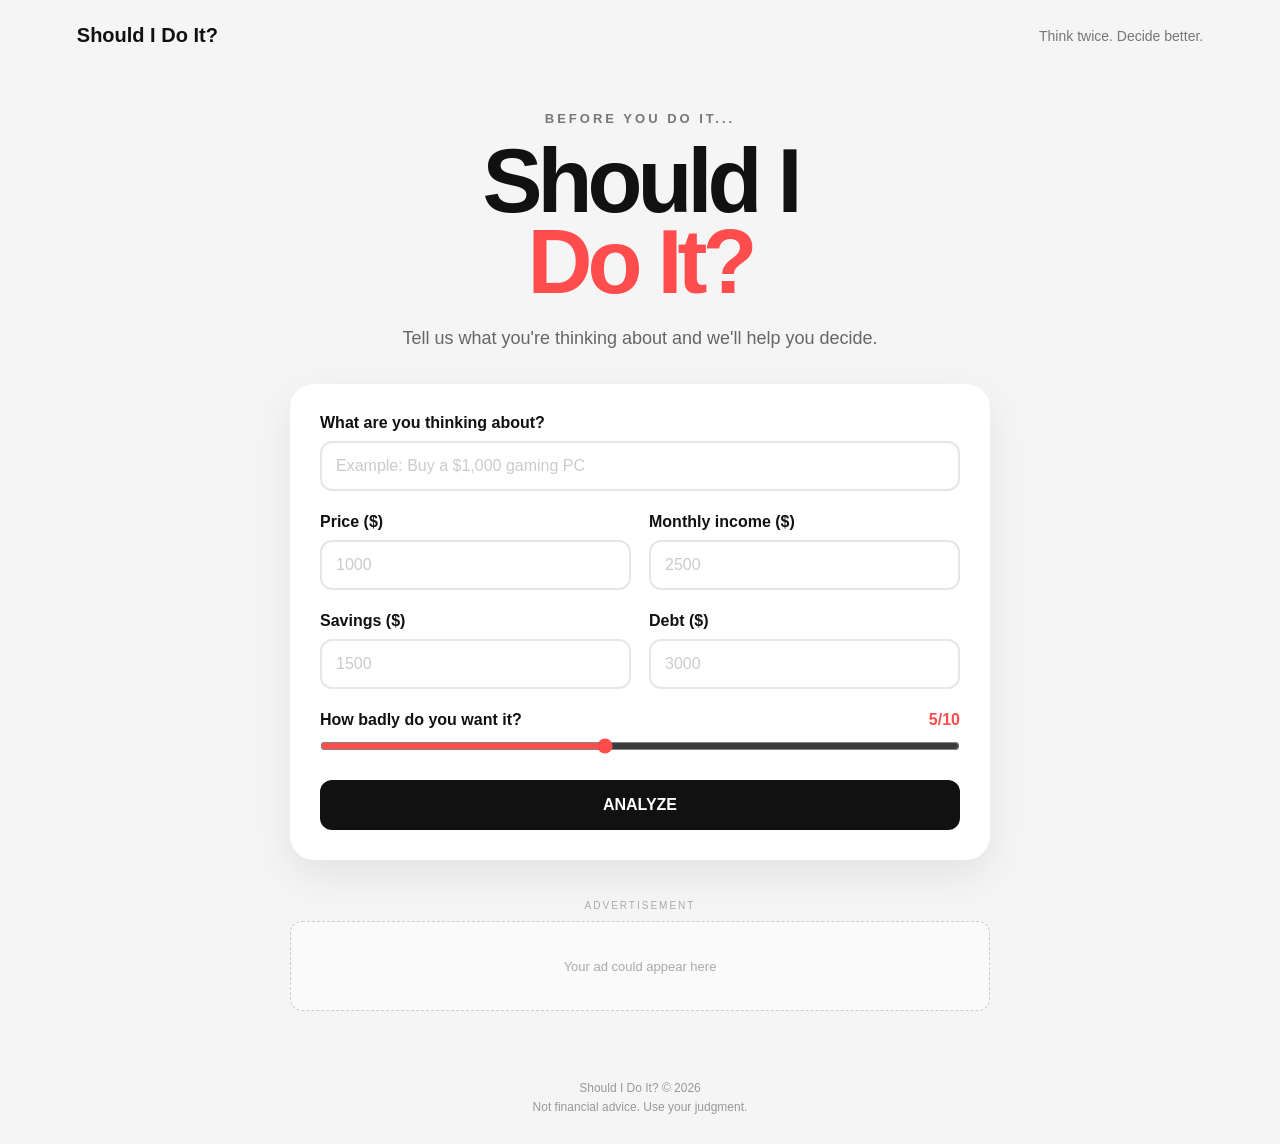
==== index.html @ 97e8b3f3 "Initial website" ====
<!DOCTYPE html>
<html lang="en">

<head>
    <meta charset="UTF-8">
    <meta name="viewport" content="width=device-width, initial-scale=1.0">

    <title>Should I Do It?</title>

    <link rel="stylesheet" href="style.css">
</head>

<body>

    <header class="navbar">
        <div class="logo">Should I Do It?</div>
        <div class="tagline">Think twice. Decide better.</div>
    </header>

    <main class="container">

        <section class="hero">
            <p class="eyebrow">BEFORE YOU DO IT...</p>

            <h1>
                Should I<br>
                <span>Do It?</span>
            </h1>

            <p class="hero-text">
                Tell us what you're thinking about and we'll help you decide.
            </p>
        </section>

        <section class="card">

            <div class="form-group">
                <label for="decision">What are you thinking about?</label>
                <input type="text" id="decision" placeholder="Example: Buy a $1,000 gaming PC">
            </div>

            <div class="form-row">

                <div class="form-group">
                    <label for="price">Price ($)</label>
                    <input type="number" id="price" placeholder="1000" min="0">
                </div>

                <div class="form-group">
                    <label for="income">Monthly income ($)</label>
                    <input type="number" id="income" placeholder="2500" min="0">
                </div>

            </div>

            <div class="form-row">

                <div class="form-group">
                    <label for="savings">Savings ($)</label>
                    <input type="number" id="savings" placeholder="1500" min="0">
                </div>

                <div class="form-group">
                    <label for="debt">Debt ($)</label>
                    <input type="number" id="debt" placeholder="3000" min="0">
                </div>

            </div>

            <div class="form-group">
                <label for="wantLevel">
                    How badly do you want it?
                    <span id="wantValue">5/10</span>
                </label>

                <input type="range" id="wantLevel" min="1" max="10" step="1" value="5">
            </div>

            <button type="button" id="analyzeButton">
                ANALYZE
            </button>

        </section>

       <section id="result" class="result hidden">

    <div id="resultIcon" class="result-icon">?</div>

    <p id="resultLabel" class="result-label">
        VERDICT
    </p>

    <h2 id="resultTitle">
        Let's see...
    </h2>

    <p id="resultText">
        Enter your information above.
    </p>

    <div class="score-section">
        <div class="score-header">
            <span>Decision score</span>
            <strong id="scoreNumber">0/100</strong>
        </div>

        <div class="score-bar">
            <div id="scoreFill"></div>
        </div>

        <p id="riskText">Risk level: Unknown</p>
    </div>

    <div class="recommendation">

        <strong>Why?</strong>

        <p id="recommendationText">
            Complete the form to get your recommendation.
        </p>

    </div>

    <div class="better-move">

        <strong>Better move</strong>

        <p id="betterMoveText">
            —
        </p>

    </div>

    <button type="button" id="resetButton" class="secondary-button">
        START OVER
    </button>

</section>

        <section class="ad-space">

            <span>ADVERTISEMENT</span>

            <div class="ad-placeholder">
                Your ad could appear here
            </div>

        </section>

    </main>

    <footer>
        <p>Should I Do It? © 2026</p>
        <p>Not financial advice. Use your judgment.</p>
    </footer>

    <script src="./script.js" defer></script>

</body>

</html>
---- style.css ----
* {
    box-sizing: border-box;
    margin: 0;
    padding: 0;
}

body {
    font-family: Arial, Helvetica, sans-serif;
    background: #f5f5f5;
    color: #111;
    min-height: 100vh;
}

.navbar {
    width: 100%;
    padding: 24px 6%;
    display: flex;
    justify-content: space-between;
    align-items: center;
    gap: 20px;
}

.logo {
    font-size: 20px;
    font-weight: 800;
}

.tagline {
    font-size: 14px;
    color: #777;
    white-space: nowrap;
}

.container {
    width: min(700px, 92%);
    margin: 40px auto;
}

.hero {
    text-align: center;
    margin-bottom: 35px;
}

.eyebrow {
    font-size: 13px;
    letter-spacing: 3px;
    font-weight: 700;
    color: #777;
    margin-bottom: 15px;
}

.hero h1 {
    font-size: clamp(52px, 10vw, 90px);
    line-height: 0.9;
    letter-spacing: -5px;
    margin-bottom: 25px;
}

.hero h1 span {
    color: #ff4d4d;
}

.hero-text {
    color: #666;
    font-size: 18px;
}

.card,
.result {
    background: white;
    border-radius: 24px;
    padding: 30px;
    box-shadow: 0 15px 40px rgba(0, 0, 0, 0.08);
}

.form-group {
    margin-bottom: 22px;
}

.form-group label {
    display: block;
    font-weight: 700;
    margin-bottom: 9px;
}

.form-group label span {
    float: right;
    color: #ff4d4d;
}

input[type="text"],
input[type="number"] {
    width: 100%;
    border: 2px solid #e6e6e6;
    border-radius: 12px;
    padding: 14px;
    font-size: 16px;
    outline: none;
    transition: 0.2s;
}

input[type="text"]:focus,
input[type="number"]:focus {
    border-color: #111;
}

.form-row {
    display: grid;
    grid-template-columns: 1fr 1fr;
    gap: 18px;
}

input[type="range"] {
    width: 100%;
    accent-color: #ff4d4d;
    cursor: pointer;
}

button {
    width: 100%;
    border: none;
    border-radius: 12px;
    padding: 16px;
    font-size: 16px;
    font-weight: 800;
    cursor: pointer;
    transition: 0.2s;
}

#analyzeButton {
    background: #111;
    color: white;
}

#analyzeButton:hover {
    transform: translateY(-2px);
    background: #222;
}

.result {
    text-align: center;
    margin-top: 25px;
}

.hidden {
    display: none;
}

.result-icon {
    width: 65px;
    height: 65px;
    margin: 0 auto 15px;
    border-radius: 50%;
    display: flex;
    align-items: center;
    justify-content: center;
    font-size: 28px;
    font-weight: 900;
    background: #eee;
}

.result-label {
    text-transform: uppercase;
    font-size: 12px;
    letter-spacing: 2px;
    font-weight: 800;
    color: #777;
}

.result h2 {
    font-size: 42px;
    margin: 10px 0;
}

.result > p {
    color: #666;
    line-height: 1.6;
}

.recommendation {
    margin-top: 25px;
    background: #f7f7f7;
    border-radius: 15px;
    padding: 20px;
    text-align: left;
}

.recommendation strong {
    display: block;
    margin-bottom: 8px;
}

.recommendation p {
    color: #555;
    line-height: 1.5;
}

.secondary-button {
    margin-top: 20px;
    background: #eee;
    color: #111;
}

.ad-space {
    margin: 35px 0;
    text-align: center;
}

.ad-space > span {
    font-size: 10px;
    letter-spacing: 2px;
    color: #aaa;
}

.ad-placeholder {
    margin-top: 8px;
    height: 90px;
    border: 1px dashed #ccc;
    border-radius: 12px;
    display: flex;
    align-items: center;
    justify-content: center;
    color: #aaa;
    font-size: 13px;
    background: #fafafa;
}

footer {
    text-align: center;
    padding: 30px;
    color: #999;
    font-size: 12px;
}

footer p:first-child {
    margin-bottom: 5px;
}

input::placeholder {
    color: #999;
    opacity: 0.5;
}

.score-section {
    margin-top: 25px;
    text-align: left;
}

.score-header {
    display: flex;
    justify-content: space-between;
    margin-bottom: 8px;
}

.score-header span {
    font-weight: 700;
}

.score-header strong {
    color: #ff4d4d;
}

.score-bar {
    width: 100%;
    height: 10px;
    background: #e5e5e5;
    border-radius: 20px;
    overflow: hidden;
}

#scoreFill {
    height: 100%;
    width: 0%;
    background: #ff4d4d;
    border-radius: 20px;
    transition: width 0.7s ease;
}

#riskText {
    margin-top: 8px;
    font-size: 13px;
    color: #777;
}

.better-move {
    margin-top: 15px;
    background: #f1f1f1;
    border-radius: 15px;
    padding: 20px;
    text-align: left;
}

.better-move strong {
    display: block;
    margin-bottom: 8px;
}

@media (max-width: 600px) {

    .navbar {
        padding: 20px;
    }

    .tagline {
        display: none;
    }

    .container {
        margin: 25px auto;
    }

    .card,
    .result {
        padding: 22px;
    }

    .form-row {
        grid-template-columns: 1fr;
        gap: 0;
    }

    .hero h1 {
        letter-spacing: -3px;
    }

}
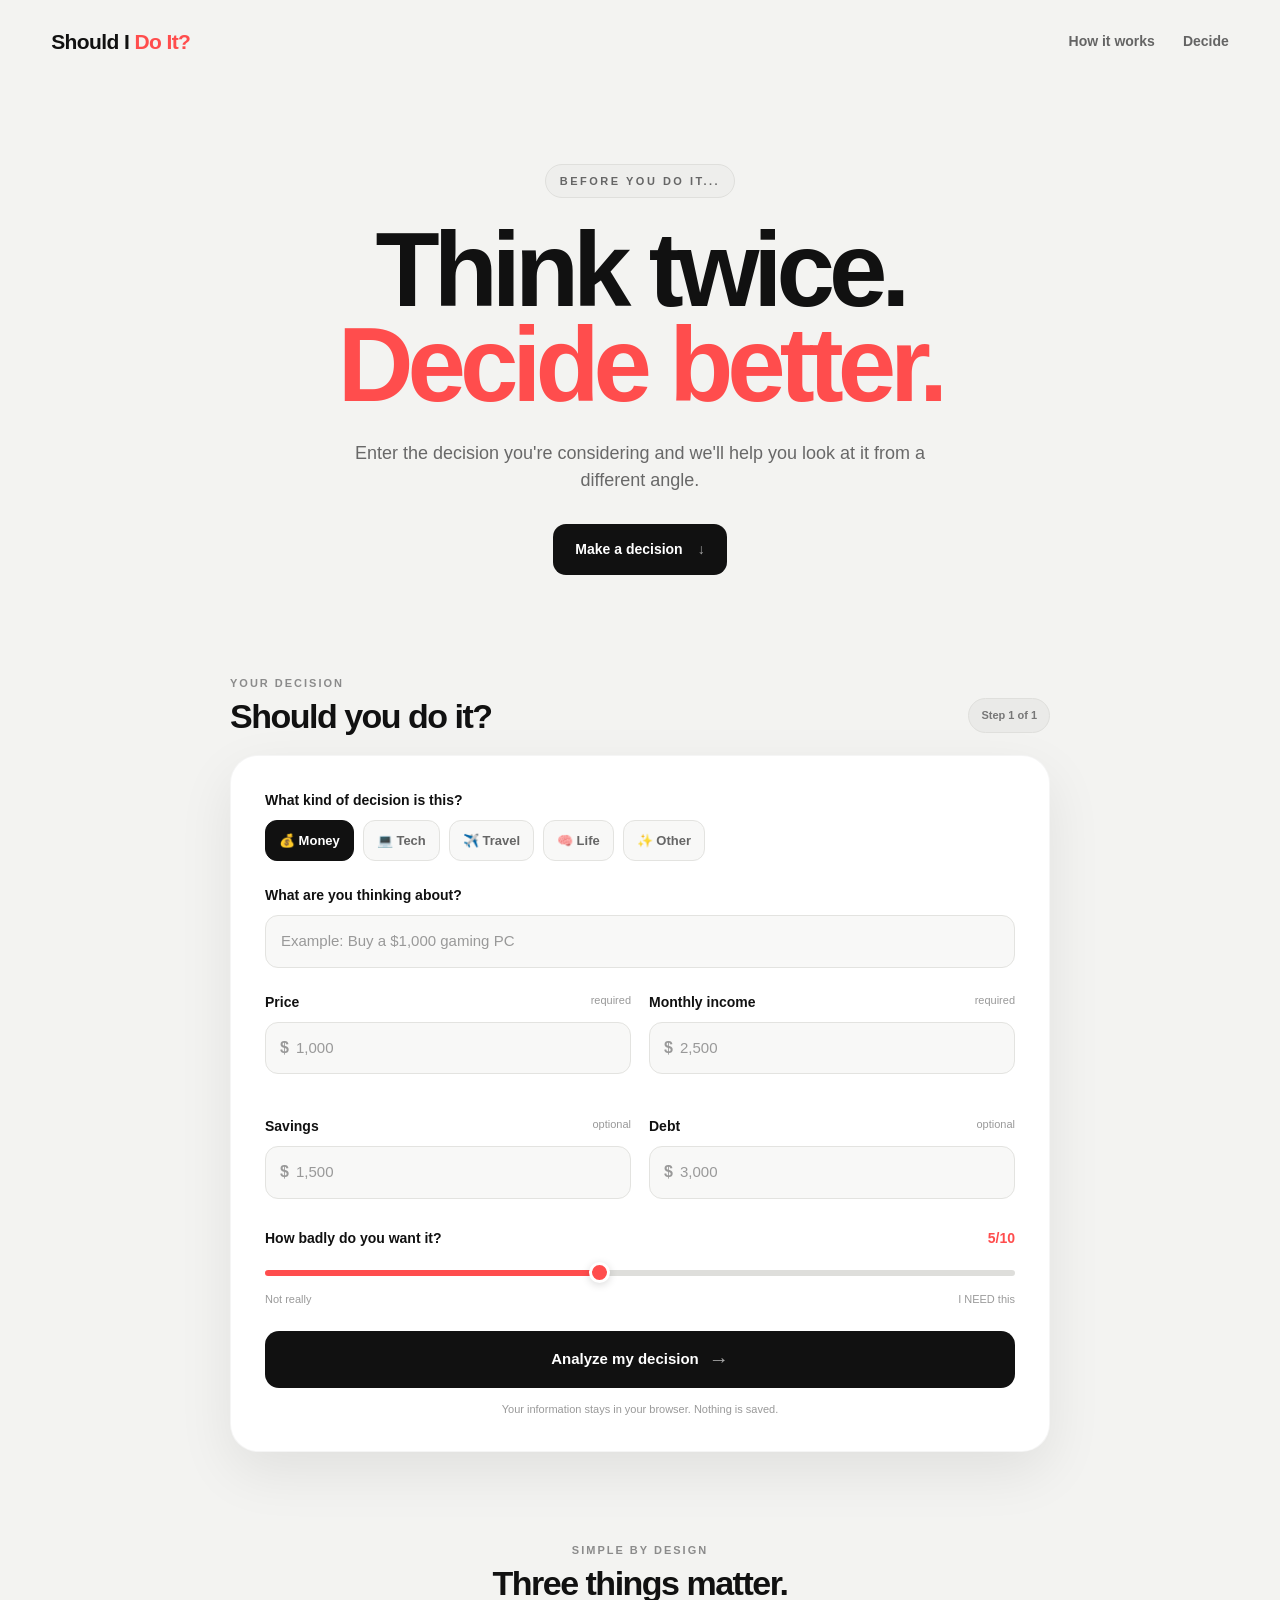
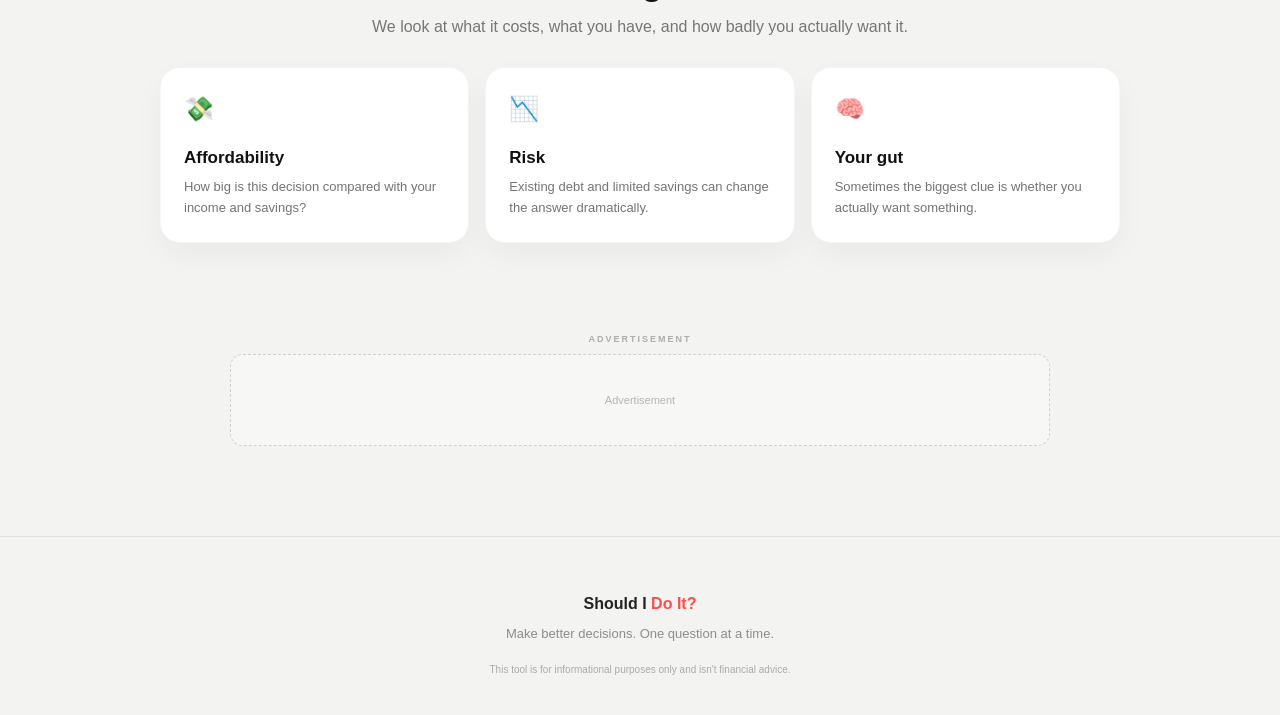
==== commit c13928f0: "Add AI recommendation" ====
--- a/index.html
+++ b/index.html
@@ -5,6 +5,8 @@
     <meta charset="UTF-8">
     <meta name="viewport" content="width=device-width, initial-scale=1.0">
 
+    <meta name="description" content="Should I Do It? helps you make smarter decisions before spending money.">
+
     <title>Should I Do It?</title>
 
     <link rel="stylesheet" href="style.css">
@@ -13,147 +15,479 @@
 <body>
 
     <header class="navbar">
-        <div class="logo">Should I Do It?</div>
-        <div class="tagline">Think twice. Decide better.</div>
+        <a href="#" class="logo">
+            Should I <span>Do It?</span>
+        </a>
+
+        <nav>
+            <a href="#how-it-works">How it works</a>
+            <a href="#calculator">Decide</a>
+        </nav>
     </header>
 
-    <main class="container">
+
+    <main>
+
+        <!-- HERO -->
 
         <section class="hero">
-            <p class="eyebrow">BEFORE YOU DO IT...</p>
+
+            <div class="hero-badge">
+                BEFORE YOU DO IT...
+            </div>
 
             <h1>
-                Should I<br>
-                <span>Do It?</span>
+                Think twice.<br>
+                <span>Decide better.</span>
             </h1>
 
-            <p class="hero-text">
-                Tell us what you're thinking about and we'll help you decide.
+            <p>
+                Enter the decision you're considering and we'll
+                help you look at it from a different angle.
             </p>
+
+            <a href="#calculator" class="hero-button">
+                Make a decision
+                <span>↓</span>
+            </a>
+
         </section>
 
-        <section class="card">
-
-            <div class="form-group">
-                <label for="decision">What are you thinking about?</label>
-                <input type="text" id="decision" placeholder="Example: Buy a $1,000 gaming PC">
-            </div>
-
-            <div class="form-row">
+
+        <!-- CALCULATOR -->
+
+        <section id="calculator" class="calculator-section">
+
+            <div class="section-heading">
+
+                <div>
+                    <p class="section-eyebrow">YOUR DECISION</p>
+
+                    <h2>
+                        Should you do it?
+                    </h2>
+                </div>
+
+                <div class="step-pill">
+                    Step 1 of 1
+                </div>
+
+            </div>
+
+
+            <div class="calculator-card">
+
+                <!-- CATEGORY -->
 
                 <div class="form-group">
-                    <label for="price">Price ($)</label>
-                    <input type="number" id="price" placeholder="1000" min="0">
-                </div>
+
+                    <label>
+                        What kind of decision is this?
+                    </label>
+
+                    <div class="categories">
+
+                        <button type="button" class="category active" data-category="purchase">
+                            💰 Money
+                        </button>
+
+                        <button type="button" class="category" data-category="tech">
+                            💻 Tech
+                        </button>
+
+                        <button type="button" class="category" data-category="travel">
+                            ✈️ Travel
+                        </button>
+
+                        <button type="button" class="category" data-category="lifestyle">
+                            🧠 Life
+                        </button>
+
+                        <button type="button" class="category" data-category="other">
+                            ✨ Other
+                        </button>
+
+                    </div>
+
+                </div>
+
+
+                <!-- DECISION -->
 
                 <div class="form-group">
-                    <label for="income">Monthly income ($)</label>
-                    <input type="number" id="income" placeholder="2500" min="0">
-                </div>
-
-            </div>
-
-            <div class="form-row">
-
-                <div class="form-group">
-                    <label for="savings">Savings ($)</label>
-                    <input type="number" id="savings" placeholder="1500" min="0">
-                </div>
-
-                <div class="form-group">
-                    <label for="debt">Debt ($)</label>
-                    <input type="number" id="debt" placeholder="3000" min="0">
-                </div>
-
-            </div>
-
-            <div class="form-group">
-                <label for="wantLevel">
-                    How badly do you want it?
-                    <span id="wantValue">5/10</span>
-                </label>
-
-                <input type="range" id="wantLevel" min="1" max="10" step="1" value="5">
-            </div>
-
-            <button type="button" id="analyzeButton">
-                ANALYZE
-            </button>
+
+                    <label for="decision">
+                        What are you thinking about?
+                    </label>
+
+                    <input type="text" id="decision" placeholder="Example: Buy a $1,000 gaming PC" autocomplete="off">
+
+                </div>
+
+
+                <!-- NUMBERS -->
+
+                <div class="form-grid">
+
+                    <div class="form-group">
+
+                        <label for="price">
+                            Price
+                            <span class="optional">
+                                required
+                            </span>
+                        </label>
+
+                        <div class="input-wrapper">
+                            <span>$</span>
+
+                            <input type="number" id="price" placeholder="1,000" min="0" inputmode="decimal">
+                        </div>
+
+                    </div>
+
+
+                    <div class="form-group">
+
+                        <label for="income">
+                            Monthly income
+                            <span class="optional">
+                                required
+                            </span>
+                        </label>
+
+                        <div class="input-wrapper">
+                            <span>$</span>
+
+                            <input type="number" id="income" placeholder="2,500" min="0" inputmode="decimal">
+                        </div>
+
+                    </div>
+
+
+                    <div class="form-group">
+
+                        <label for="savings">
+                            Savings
+                            <span class="optional">
+                                optional
+                            </span>
+                        </label>
+
+                        <div class="input-wrapper">
+                            <span>$</span>
+
+                            <input type="number" id="savings" placeholder="1,500" min="0" inputmode="decimal">
+                        </div>
+
+                    </div>
+
+
+                    <div class="form-group">
+
+                        <label for="debt">
+                            Debt
+                            <span class="optional">
+                                optional
+                            </span>
+                        </label>
+
+                        <div class="input-wrapper">
+                            <span>$</span>
+
+                            <input type="number" id="debt" placeholder="3,000" min="0" inputmode="decimal">
+                        </div>
+
+                    </div>
+
+                </div>
+
+
+                <!-- WANT -->
+
+                <div class="form-group want-group">
+
+                    <div class="want-header">
+
+                        <label for="wantLevel">
+                            How badly do you want it?
+                        </label>
+
+                        <strong id="wantValue">
+                            5/10
+                        </strong>
+
+                    </div>
+
+                    <input type="range" id="wantLevel" min="1" max="10" step="1" value="5">
+
+                    <div class="range-labels">
+                        <span>Not really</span>
+                        <span>I NEED this </span>
+                    </div>
+
+                </div>
+
+
+                <button type="button" id="analyzeButton" class="analyze-button">
+                    <span>Analyze my decision</span>
+                    <span class="button-arrow">→</span>
+                </button>
+
+
+                <p class="privacy-note">
+                    Your information stays in your browser.
+                    Nothing is saved.
+                </p>
+
+            </div>
 
         </section>
 
-       <section id="result" class="result hidden">
-
-    <div id="resultIcon" class="result-icon">?</div>
-
-    <p id="resultLabel" class="result-label">
-        VERDICT
-    </p>
-
-    <h2 id="resultTitle">
-        Let's see...
-    </h2>
-
-    <p id="resultText">
-        Enter your information above.
-    </p>
-
-    <div class="score-section">
-        <div class="score-header">
-            <span>Decision score</span>
-            <strong id="scoreNumber">0/100</strong>
+
+        <!-- RESULT -->
+
+        <section id="result" class="result-section hidden">
+
+            <div class="result-card">
+
+                <div class="result-top">
+
+                    <div id="resultIcon" class="result-icon">
+                        ?
+                    </div>
+
+                    <div>
+
+                        <p class="result-eyebrow">
+                            YOUR VERDICT
+                        </p>
+
+                        <h2 id="resultTitle">
+                            Let's see...
+                        </h2>
+
+                    </div>
+
+                </div>
+
+
+                <p id="resultText" class="result-description">
+                    Enter your information above.
+                </p>
+
+
+                <!-- SCORE -->
+
+                <div class="score-card">
+
+                    <div class="score-header">
+
+                        <div>
+                            <span>Decision score</span>
+                            <small id="riskText">
+                                Risk level: Unknown
+                            </small>
+                        </div>
+
+                        <strong id="scoreNumber">
+                            0/100
+                        </strong>
+
+                    </div>
+
+                    <div class="score-bar">
+                        <div id="scoreFill"></div>
+                    </div>
+
+                </div>
+
+
+                <!-- NUMBERS -->
+
+                <div id="statsGrid" class="stats-grid">
+
+                    <div class="stat">
+                        <span>Purchase</span>
+                        <strong id="statPrice">$0</strong>
+                    </div>
+
+                    <div class="stat">
+                        <span>Income</span>
+                        <strong id="statIncome">$0</strong>
+                    </div>
+
+                    <div class="stat">
+                        <span>Of savings</span>
+                        <strong id="statSavings">—</strong>
+                    </div>
+
+                    <div class="stat">
+                        <span>Debt</span>
+                        <strong id="statDebt">$0</strong>
+                    </div>
+
+                </div>
+
+
+                <!-- WHY -->
+
+                <div class="insight-box">
+
+                    <div class="insight-title">
+                        <span>Why?</span>
+                    </div>
+
+                    <p id="recommendationText">
+                        Complete the form to get your recommendation.
+                    </p>
+
+                </div>
+
+
+                <!-- BETTER MOVE -->
+
+                <div class="better-move-box">
+
+                    <div class="better-move-heading">
+
+                        <div class="better-move-icon">
+                            ✦
+                        </div>
+
+                        <div>
+                            <p class="better-move-label">
+                                THE BETTER MOVE
+                            </p>
+
+                            <h3>
+                                What we'd do
+                            </h3>
+                        </div>
+
+                    </div>
+
+                    <p id="betterMoveText">
+                        Think about it before making the decision.
+                    </p>
+
+                </div>
+
+
+                <button type="button" id="resetButton" class="reset-button">
+                    ← Start over
+                </button>
+
+            </div>
+
+        </section>
+
+
+        <!-- HOW IT WORKS -->
+
+        <section id="how-it-works" class="how-section">
+
+            <div class="section-heading centered">
+
+                <p class="section-eyebrow">
+                    SIMPLE BY DESIGN
+                </p>
+
+                <h2>
+                    Three things matter.
+                </h2>
+
+                <p>
+                    We look at what it costs, what you have,
+                    and how badly you actually want it.
+                </p>
+
+            </div>
+
+
+            <div class="feature-grid">
+
+                <div class="feature-card">
+                    <div class="feature-icon">💸</div>
+
+                    <h3>
+                        Affordability
+                    </h3>
+
+                    <p>
+                        How big is this decision compared with
+                        your income and savings?
+                    </p>
+                </div>
+
+
+                <div class="feature-card">
+                    <div class="feature-icon">📉</div>
+
+                    <h3>
+                        Risk
+                    </h3>
+
+                    <p>
+                        Existing debt and limited savings can
+                        change the answer dramatically.
+                    </p>
+                </div>
+
+
+                <div class="feature-card">
+                    <div class="feature-icon">🧠</div>
+
+                    <h3>
+                        Your gut
+                    </h3>
+
+                    <p>
+                        Sometimes the biggest clue is whether
+                        you actually want something.
+                    </p>
+                </div>
+
+            </div>
+
+        </section>
+
+
+        <!-- AD -->
+
+        <section class="ad-section">
+
+            <span>
+                ADVERTISEMENT
+            </span>
+
+            <div class="ad-placeholder">
+                <span>Advertisement</span>
+            </div>
+
+        </section>
+
+    </main>
+
+
+    <footer>
+
+        <div class="footer-logo">
+            Should I <span>Do It?</span>
         </div>
 
-        <div class="score-bar">
-            <div id="scoreFill"></div>
-        </div>
-
-        <p id="riskText">Risk level: Unknown</p>
-    </div>
-
-    <div class="recommendation">
-
-        <strong>Why?</strong>
-
-        <p id="recommendationText">
-            Complete the form to get your recommendation.
+        <p>
+            Make better decisions. One question at a time.
         </p>
 
-    </div>
-
-    <div class="better-move">
-
-        <strong>Better move</strong>
-
-        <p id="betterMoveText">
-            —
-        </p>
-
-    </div>
-
-    <button type="button" id="resetButton" class="secondary-button">
-        START OVER
-    </button>
-
-</section>
-
-        <section class="ad-space">
-
-            <span>ADVERTISEMENT</span>
-
-            <div class="ad-placeholder">
-                Your ad could appear here
-            </div>
-
-        </section>
-
-    </main>
-
-    <footer>
-        <p>Should I Do It? © 2026</p>
-        <p>Not financial advice. Use your judgment.</p>
+        <small>
+            This tool is for informational purposes only and
+            isn't financial advice.
+        </small>
+
     </footer>
 
+
     <script src="./script.js" defer></script>
 
 </body>
--- a/style.css
+++ b/style.css
@@ -1,326 +1,997 @@
+:root {
+    --background: #f3f3f1;
+    --surface: #ffffff;
+    --surface-soft: #f8f8f7;
+    --text: #111111;
+    --muted: #707070;
+    --border: #e3e3e0;
+    --accent: #ff4d4d;
+    --accent-dark: #e33c3c;
+    --green: #2f9e44;
+    --yellow: #d99900;
+    --danger: #dc3d3d;
+    --shadow: 0 20px 55px rgba(0, 0, 0, 0.08);
+}
+
 * {
     box-sizing: border-box;
     margin: 0;
     padding: 0;
 }
 
+html {
+    scroll-behavior: smooth;
+}
+
 body {
-    font-family: Arial, Helvetica, sans-serif;
-    background: #f5f5f5;
-    color: #111;
+    font-family:
+        Inter,
+        -apple-system,
+        BlinkMacSystemFont,
+        "Segoe UI",
+        Arial,
+        sans-serif;
+
+    background: var(--background);
+    color: var(--text);
     min-height: 100vh;
-}
+    line-height: 1.5;
+}
+
+button,
+input {
+    font: inherit;
+}
+
+button {
+    cursor: pointer;
+}
+
+a {
+    color: inherit;
+    text-decoration: none;
+}
+
+
+/* -------------------------
+   NAVBAR
+------------------------- */
 
 .navbar {
-    width: 100%;
-    padding: 24px 6%;
+    width: min(1180px, 92%);
+    margin: auto;
+    padding: 26px 0;
+
     display: flex;
     justify-content: space-between;
     align-items: center;
-    gap: 20px;
 }
 
 .logo {
-    font-size: 20px;
+    font-size: 21px;
+    font-weight: 850;
+    letter-spacing: -0.6px;
+}
+
+.logo span {
+    color: var(--accent);
+}
+
+.navbar nav {
+    display: flex;
+    gap: 28px;
+}
+
+.navbar nav a {
+    color: #646464;
+    font-size: 14px;
+    font-weight: 600;
+
+    transition: color 0.2s ease;
+}
+
+.navbar nav a:hover {
+    color: var(--text);
+}
+
+
+/* -------------------------
+   HERO
+------------------------- */
+
+.hero {
+    width: min(900px, 92%);
+    margin: 80px auto 100px;
+    text-align: center;
+}
+
+.hero-badge {
+    display: inline-flex;
+    align-items: center;
+
+    padding: 8px 14px;
+
+    background: #eeeeec;
+    border: 1px solid #dfdfdc;
+
+    border-radius: 999px;
+
+    color: #666;
+    font-size: 11px;
     font-weight: 800;
-}
-
-.tagline {
+    letter-spacing: 2.5px;
+
+    margin-bottom: 25px;
+}
+
+.hero h1 {
+    font-size: clamp(56px, 9vw, 105px);
+    line-height: 0.9;
+    letter-spacing: -6px;
+    font-weight: 900;
+}
+
+.hero h1 span {
+    color: var(--accent);
+}
+
+.hero p {
+    max-width: 620px;
+    margin: 28px auto 30px;
+
+    color: #686868;
+    font-size: 18px;
+}
+
+.hero-button {
+    display: inline-flex;
+    align-items: center;
+    gap: 15px;
+
+    background: var(--text);
+    color: white;
+
+    padding: 15px 22px;
+
+    border-radius: 13px;
+
     font-size: 14px;
+    font-weight: 800;
+
+    transition:
+        transform 0.2s ease,
+        background 0.2s ease;
+}
+
+.hero-button:hover {
+    transform: translateY(-2px);
+    background: #242424;
+}
+
+.hero-button span {
+    color: #aaa;
+}
+
+
+/* -------------------------
+   GENERAL
+------------------------- */
+
+.calculator-section,
+.result-section {
+    width: min(820px, 92%);
+    margin: 0 auto 90px;
+}
+
+.section-heading {
+    display: flex;
+    justify-content: space-between;
+    align-items: flex-end;
+
+    margin-bottom: 22px;
+}
+
+.section-heading.centered {
+    display: block;
+    text-align: center;
+}
+
+.section-eyebrow {
+    margin-bottom: 7px;
+
+    color: #8b8b8b;
+    font-size: 11px;
+    font-weight: 850;
+    letter-spacing: 2px;
+}
+
+.section-heading h2 {
+    font-size: 34px;
+    line-height: 1;
+    letter-spacing: -1.5px;
+}
+
+.section-heading.centered p:last-child {
+    max-width: 560px;
+    margin: 15px auto 0;
+    color: #767676;
+}
+
+.step-pill {
+    padding: 8px 12px;
+
+    background: #eaeae8;
+    border: 1px solid #dfdfdc;
+
+    border-radius: 999px;
+
     color: #777;
-    white-space: nowrap;
-}
-
-.container {
-    width: min(700px, 92%);
-    margin: 40px auto;
-}
-
-.hero {
-    text-align: center;
-    margin-bottom: 35px;
-}
-
-.eyebrow {
+    font-size: 11px;
+    font-weight: 700;
+}
+
+
+/* -------------------------
+   CALCULATOR CARD
+------------------------- */
+
+.calculator-card {
+    background: var(--surface);
+    border: 1px solid rgba(0, 0, 0, 0.04);
+
+    border-radius: 28px;
+    padding: 34px;
+
+    box-shadow: var(--shadow);
+}
+
+.form-group {
+    margin-bottom: 24px;
+}
+
+.form-group label {
+    display: flex;
+    justify-content: space-between;
+
+    margin-bottom: 9px;
+
+    font-size: 14px;
+    font-weight: 800;
+}
+
+.optional {
+    color: #999;
+    font-weight: 500;
+    font-size: 11px;
+}
+
+.categories {
+    display: flex;
+    gap: 9px;
+    flex-wrap: wrap;
+}
+
+.category {
+    border: 1px solid var(--border);
+    background: var(--surface-soft);
+
+    color: #666;
+
+    border-radius: 12px;
+
+    padding: 10px 13px;
+
     font-size: 13px;
-    letter-spacing: 3px;
     font-weight: 700;
-    color: #777;
-    margin-bottom: 15px;
-}
-
-.hero h1 {
-    font-size: clamp(52px, 10vw, 90px);
-    line-height: 0.9;
-    letter-spacing: -5px;
-    margin-bottom: 25px;
-}
-
-.hero h1 span {
-    color: #ff4d4d;
-}
-
-.hero-text {
-    color: #666;
-    font-size: 18px;
-}
-
-.card,
-.result {
-    background: white;
-    border-radius: 24px;
-    padding: 30px;
-    box-shadow: 0 15px 40px rgba(0, 0, 0, 0.08);
-}
-
-.form-group {
-    margin-bottom: 22px;
-}
-
-.form-group label {
-    display: block;
-    font-weight: 700;
-    margin-bottom: 9px;
-}
-
-.form-group label span {
-    float: right;
-    color: #ff4d4d;
+
+    transition:
+        border-color 0.2s ease,
+        background 0.2s ease,
+        color 0.2s ease,
+        transform 0.2s ease;
+}
+
+.category:hover {
+    transform: translateY(-1px);
+    border-color: #ccccca;
+}
+
+.category.active {
+    background: #111;
+    border-color: #111;
+    color: white;
 }
 
 input[type="text"],
 input[type="number"] {
     width: 100%;
-    border: 2px solid #e6e6e6;
-    border-radius: 12px;
-    padding: 14px;
-    font-size: 16px;
+
+    border: 1.5px solid var(--border);
+    background: #f8f8f7;
+
+    color: #111;
+
+    border-radius: 13px;
+
+    padding: 14px 15px;
+
+    font-size: 15px;
+
     outline: none;
-    transition: 0.2s;
+
+    transition:
+        border-color 0.2s ease,
+        background 0.2s ease,
+        box-shadow 0.2s ease;
 }
 
 input[type="text"]:focus,
 input[type="number"]:focus {
-    border-color: #111;
-}
-
-.form-row {
+    background: white;
+    border-color: #bcbcb9;
+
+    box-shadow: 0 0 0 4px rgba(0, 0, 0, 0.04);
+}
+
+input::placeholder {
+    color: #999;
+    opacity: 1;
+}
+
+.form-grid {
     display: grid;
     grid-template-columns: 1fr 1fr;
     gap: 18px;
 }
 
+.input-wrapper {
+    position: relative;
+}
+
+.input-wrapper>span {
+    position: absolute;
+    left: 15px;
+    top: 50%;
+
+    transform: translateY(-50%);
+
+    color: #999;
+    font-weight: 700;
+}
+
+.input-wrapper input {
+    padding-left: 30px;
+}
+
+.want-group {
+    margin-top: 5px;
+}
+
+.want-header {
+    display: flex;
+    justify-content: space-between;
+    align-items: center;
+
+    margin-bottom: 10px;
+}
+
+.want-header label {
+    margin-bottom: 0;
+}
+
+.want-header strong {
+    color: var(--accent);
+    font-size: 14px;
+}
+
 input[type="range"] {
+    appearance: none;
+
     width: 100%;
-    accent-color: #ff4d4d;
-    cursor: pointer;
-}
-
-button {
+    height: 6px;
+
+    background: linear-gradient(to right,
+            var(--accent) 0%,
+            var(--accent) 44%,
+            #dededb 44%,
+            #dededb 100%);
+
+    border-radius: 999px;
+
+    outline: none;
+}
+
+input[type="range"]::-webkit-slider-thumb {
+    appearance: none;
+
+    width: 21px;
+    height: 21px;
+
+    border-radius: 50%;
+
+    background: var(--accent);
+
+    border: 3px solid white;
+
+    box-shadow: 0 2px 8px rgba(0, 0, 0, 0.15);
+
+    cursor: grab;
+}
+
+input[type="range"]::-moz-range-thumb {
+    width: 21px;
+    height: 21px;
+
+    border-radius: 50%;
+
+    background: var(--accent);
+
+    border: 3px solid white;
+
+    box-shadow: 0 2px 8px rgba(0, 0, 0, 0.15);
+
+    cursor: grab;
+}
+
+.range-labels {
+    display: flex;
+    justify-content: space-between;
+
+    margin-top: 8px;
+
+    color: #9a9a9a;
+    font-size: 11px;
+}
+
+.analyze-button {
     width: 100%;
+
+    display: flex;
+    justify-content: center;
+    align-items: center;
+
+    gap: 10px;
+
     border: none;
-    border-radius: 12px;
-    padding: 16px;
-    font-size: 16px;
-    font-weight: 800;
-    cursor: pointer;
-    transition: 0.2s;
-}
-
-#analyzeButton {
+    border-radius: 14px;
+
     background: #111;
     color: white;
-}
-
-#analyzeButton:hover {
+
+    padding: 17px 20px;
+
+    font-weight: 850;
+    font-size: 15px;
+
+    transition:
+        transform 0.2s ease,
+        background 0.2s ease;
+}
+
+.analyze-button:hover {
     transform: translateY(-2px);
-    background: #222;
-}
-
-.result {
+    background: #242424;
+}
+
+.button-arrow {
+    color: #aaa;
+    font-size: 20px;
+    line-height: 0;
+}
+
+.privacy-note {
+    margin-top: 13px;
+
     text-align: center;
-    margin-top: 25px;
-}
+
+    color: #999;
+    font-size: 11px;
+}
+
+
+/* -------------------------
+   RESULT
+------------------------- */
 
 .hidden {
     display: none;
 }
 
+.result-card {
+    background: var(--surface);
+
+    border-radius: 28px;
+
+    padding: 34px;
+
+    box-shadow: var(--shadow);
+
+    animation: resultAppear 0.45s ease;
+}
+
+@keyframes resultAppear {
+    from {
+        opacity: 0;
+        transform: translateY(20px);
+    }
+
+    to {
+        opacity: 1;
+        transform: translateY(0);
+    }
+}
+
+.result-top {
+    display: flex;
+    gap: 17px;
+    align-items: center;
+}
+
 .result-icon {
-    width: 65px;
-    height: 65px;
-    margin: 0 auto 15px;
-    border-radius: 50%;
+    width: 60px;
+    height: 60px;
+
+    flex: 0 0 auto;
+
     display: flex;
     align-items: center;
     justify-content: center;
-    font-size: 28px;
+
+    border-radius: 50%;
+
+    font-size: 26px;
     font-weight: 900;
-    background: #eee;
-}
-
-.result-label {
-    text-transform: uppercase;
-    font-size: 12px;
+}
+
+.result-eyebrow {
+    margin-bottom: 3px;
+
+    color: #8d8d8d;
+    font-size: 10px;
+    font-weight: 850;
     letter-spacing: 2px;
+}
+
+.result-top h2 {
+    font-size: 39px;
+    line-height: 1;
+
+    letter-spacing: -1.7px;
+}
+
+.result-description {
+    margin: 24px 0 25px;
+
+    color: #696969;
+
+    font-size: 16px;
+    line-height: 1.6;
+}
+
+
+/* SCORE */
+
+.score-card {
+    background: #f7f7f5;
+
+    border: 1px solid #ecece8;
+
+    border-radius: 17px;
+
+    padding: 18px;
+}
+
+.score-header {
+    display: flex;
+    justify-content: space-between;
+    align-items: flex-start;
+
+    margin-bottom: 12px;
+}
+
+.score-header div {
+    display: flex;
+    flex-direction: column;
+    gap: 2px;
+}
+
+.score-header span {
+    font-size: 14px;
     font-weight: 800;
-    color: #777;
-}
-
-.result h2 {
-    font-size: 42px;
-    margin: 10px 0;
-}
-
-.result > p {
-    color: #666;
+}
+
+.score-header small {
+    color: #929292;
+    font-size: 11px;
+}
+
+.score-header strong {
+    color: var(--accent);
+    font-size: 16px;
+}
+
+.score-bar {
+    width: 100%;
+    height: 9px;
+
+    background: #dededb;
+
+    border-radius: 999px;
+
+    overflow: hidden;
+}
+
+#scoreFill {
+    width: 0;
+    height: 100%;
+
+    border-radius: 999px;
+
+    transition:
+        width 0.8s ease;
+}
+
+
+/* STATS */
+
+.stats-grid {
+    display: grid;
+    grid-template-columns: repeat(4, 1fr);
+
+    margin-top: 20px;
+
+    border: 1px solid var(--border);
+
+    border-radius: 17px;
+
+    overflow: hidden;
+}
+
+.stat {
+    padding: 17px;
+
+    background: white;
+
+    border-right: 1px solid var(--border);
+}
+
+.stat:last-child {
+    border-right: none;
+}
+
+.stat span {
+    display: block;
+
+    margin-bottom: 5px;
+
+    color: #969696;
+
+    font-size: 11px;
+    font-weight: 700;
+}
+
+.stat strong {
+    font-size: 16px;
+}
+
+
+/* INSIGHT */
+
+.insight-box {
+    margin-top: 20px;
+
+    background: #f8f8f7;
+
+    border-radius: 18px;
+
+    padding: 19px;
+}
+
+.insight-title {
+    margin-bottom: 7px;
+
+    font-size: 13px;
+    font-weight: 850;
+}
+
+.insight-box p {
+    color: #5f5f5f;
+
+    font-size: 14px;
     line-height: 1.6;
 }
 
-.recommendation {
-    margin-top: 25px;
-    background: #f7f7f7;
-    border-radius: 15px;
-    padding: 20px;
-    text-align: left;
-}
-
-.recommendation strong {
-    display: block;
-    margin-bottom: 8px;
-}
-
-.recommendation p {
-    color: #555;
-    line-height: 1.5;
-}
-
-.secondary-button {
-    margin-top: 20px;
-    background: #eee;
-    color: #111;
-}
-
-.ad-space {
-    margin: 35px 0;
-    text-align: center;
-}
-
-.ad-space > span {
-    font-size: 10px;
-    letter-spacing: 2px;
-    color: #aaa;
-}
-
-.ad-placeholder {
-    margin-top: 8px;
-    height: 90px;
-    border: 1px dashed #ccc;
-    border-radius: 12px;
+
+/* BETTER MOVE */
+
+.better-move-box {
+    margin-top: 14px;
+
+    padding: 22px;
+
+    background: #111;
+    color: white;
+
+    border-radius: 19px;
+}
+
+.better-move-heading {
+    display: flex;
+    align-items: center;
+    gap: 12px;
+
+    margin-bottom: 14px;
+}
+
+.better-move-icon {
+    width: 36px;
+    height: 36px;
+
     display: flex;
     align-items: center;
     justify-content: center;
+
+    background: rgba(255, 77, 77, 0.16);
+    color: var(--accent);
+
+    border-radius: 10px;
+}
+
+.better-move-label {
     color: #aaa;
+
+    font-size: 9px;
+    font-weight: 850;
+
+    letter-spacing: 2px;
+}
+
+.better-move-heading h3 {
+    font-size: 18px;
+}
+
+#betterMoveText {
+    color: #e8e8e8;
+
+    font-size: 14px;
+    line-height: 1.7;
+}
+
+.reset-button {
+    margin-top: 17px;
+
+    width: 100%;
+
+    border: 1px solid var(--border);
+
+    border-radius: 13px;
+
+    background: white;
+    color: #444;
+
+    padding: 13px;
+
     font-size: 13px;
-    background: #fafafa;
-}
+    font-weight: 800;
+
+    transition:
+        background 0.2s ease,
+        border-color 0.2s ease;
+}
+
+.reset-button:hover {
+    background: #f6f6f4;
+    border-color: #cfcfca;
+}
+
+
+/* -------------------------
+   HOW IT WORKS
+------------------------- */
+
+.how-section {
+    width: min(960px, 92%);
+    margin: 0 auto 90px;
+}
+
+.feature-grid {
+    display: grid;
+    grid-template-columns: repeat(3, 1fr);
+
+    gap: 16px;
+
+    margin-top: 28px;
+}
+
+.feature-card {
+    background: white;
+
+    border: 1px solid rgba(0, 0, 0, 0.04);
+
+    border-radius: 20px;
+
+    padding: 23px;
+
+    box-shadow: 0 12px 30px rgba(0, 0, 0, 0.04);
+}
+
+.feature-icon {
+    font-size: 24px;
+    margin-bottom: 18px;
+}
+
+.feature-card h3 {
+    margin-bottom: 7px;
+
+    font-size: 17px;
+}
+
+.feature-card p {
+    color: #747474;
+
+    font-size: 13px;
+    line-height: 1.6;
+}
+
+
+/* -------------------------
+   ADS
+------------------------- */
+
+.ad-section {
+    width: min(820px, 92%);
+    margin: 0 auto 90px;
+
+    text-align: center;
+}
+
+.ad-section>span {
+    display: block;
+
+    margin-bottom: 8px;
+
+    color: #adadad;
+
+    font-size: 9px;
+    letter-spacing: 2px;
+    font-weight: 700;
+}
+
+.ad-placeholder {
+    height: 92px;
+
+    display: flex;
+    align-items: center;
+    justify-content: center;
+
+    border: 1px dashed #d0d0cc;
+
+    border-radius: 13px;
+
+    color: #b5b5b1;
+
+    background: rgba(255, 255, 255, 0.35);
+
+    font-size: 11px;
+}
+
+
+/* -------------------------
+   FOOTER
+------------------------- */
 
 footer {
+    padding: 55px 20px 35px;
+
     text-align: center;
-    padding: 30px;
-    color: #999;
-    font-size: 12px;
-}
-
-footer p:first-child {
-    margin-bottom: 5px;
-}
-
-input::placeholder {
-    color: #999;
-    opacity: 0.5;
-}
-
-.score-section {
-    margin-top: 25px;
-    text-align: left;
-}
-
-.score-header {
-    display: flex;
-    justify-content: space-between;
+
+    border-top: 1px solid #e1e1de;
+
+    color: #8d8d8d;
+}
+
+.footer-logo {
     margin-bottom: 8px;
-}
-
-.score-header span {
-    font-weight: 700;
-}
-
-.score-header strong {
-    color: #ff4d4d;
-}
-
-.score-bar {
-    width: 100%;
-    height: 10px;
-    background: #e5e5e5;
-    border-radius: 20px;
-    overflow: hidden;
-}
-
-#scoreFill {
-    height: 100%;
-    width: 0%;
-    background: #ff4d4d;
-    border-radius: 20px;
-    transition: width 0.7s ease;
-}
-
-#riskText {
-    margin-top: 8px;
+
+    color: #222;
+
+    font-weight: 850;
+}
+
+.footer-logo span {
+    color: var(--accent);
+}
+
+footer p {
+    margin-bottom: 12px;
+
     font-size: 13px;
-    color: #777;
-}
-
-.better-move {
-    margin-top: 15px;
-    background: #f1f1f1;
-    border-radius: 15px;
-    padding: 20px;
-    text-align: left;
-}
-
-.better-move strong {
-    display: block;
-    margin-bottom: 8px;
-}
-
-@media (max-width: 600px) {
+}
+
+footer small {
+    font-size: 10px;
+    color: #aaa;
+}
+
+
+/* -------------------------
+   MOBILE
+------------------------- */
+
+@media (max-width: 700px) {
 
     .navbar {
-        padding: 20px;
-    }
-
-    .tagline {
+        padding: 20px 0;
+    }
+
+    .navbar nav {
         display: none;
     }
 
-    .container {
-        margin: 25px auto;
-    }
-
-    .card,
-    .result {
-        padding: 22px;
-    }
-
-    .form-row {
+    .hero {
+        margin: 55px auto 75px;
+    }
+
+    .hero h1 {
+        font-size: clamp(54px, 16vw, 80px);
+        letter-spacing: -4px;
+    }
+
+    .hero p {
+        font-size: 16px;
+    }
+
+    .section-heading {
+        align-items: flex-start;
+        gap: 15px;
+    }
+
+    .step-pill {
+        display: none;
+    }
+
+    .calculator-card,
+    .result-card {
+        padding: 23px;
+        border-radius: 22px;
+    }
+
+    .form-grid {
         grid-template-columns: 1fr;
         gap: 0;
     }
 
-    .hero h1 {
-        letter-spacing: -3px;
-    }
-
+    .categories {
+        gap: 7px;
+    }
+
+    .category {
+        flex: 1 1 calc(50% - 7px);
+    }
+
+    .result-top h2 {
+        font-size: 31px;
+    }
+
+    .stats-grid {
+        grid-template-columns: 1fr 1fr;
+    }
+
+    .stat {
+        border-right: 1px solid var(--border);
+        border-bottom: 1px solid var(--border);
+    }
+
+    .stat:nth-child(2n) {
+        border-right: none;
+    }
+
+    .stat:nth-child(3),
+    .stat:nth-child(4) {
+        border-bottom: none;
+    }
+
+    .feature-grid {
+        grid-template-columns: 1fr;
+    }
 }
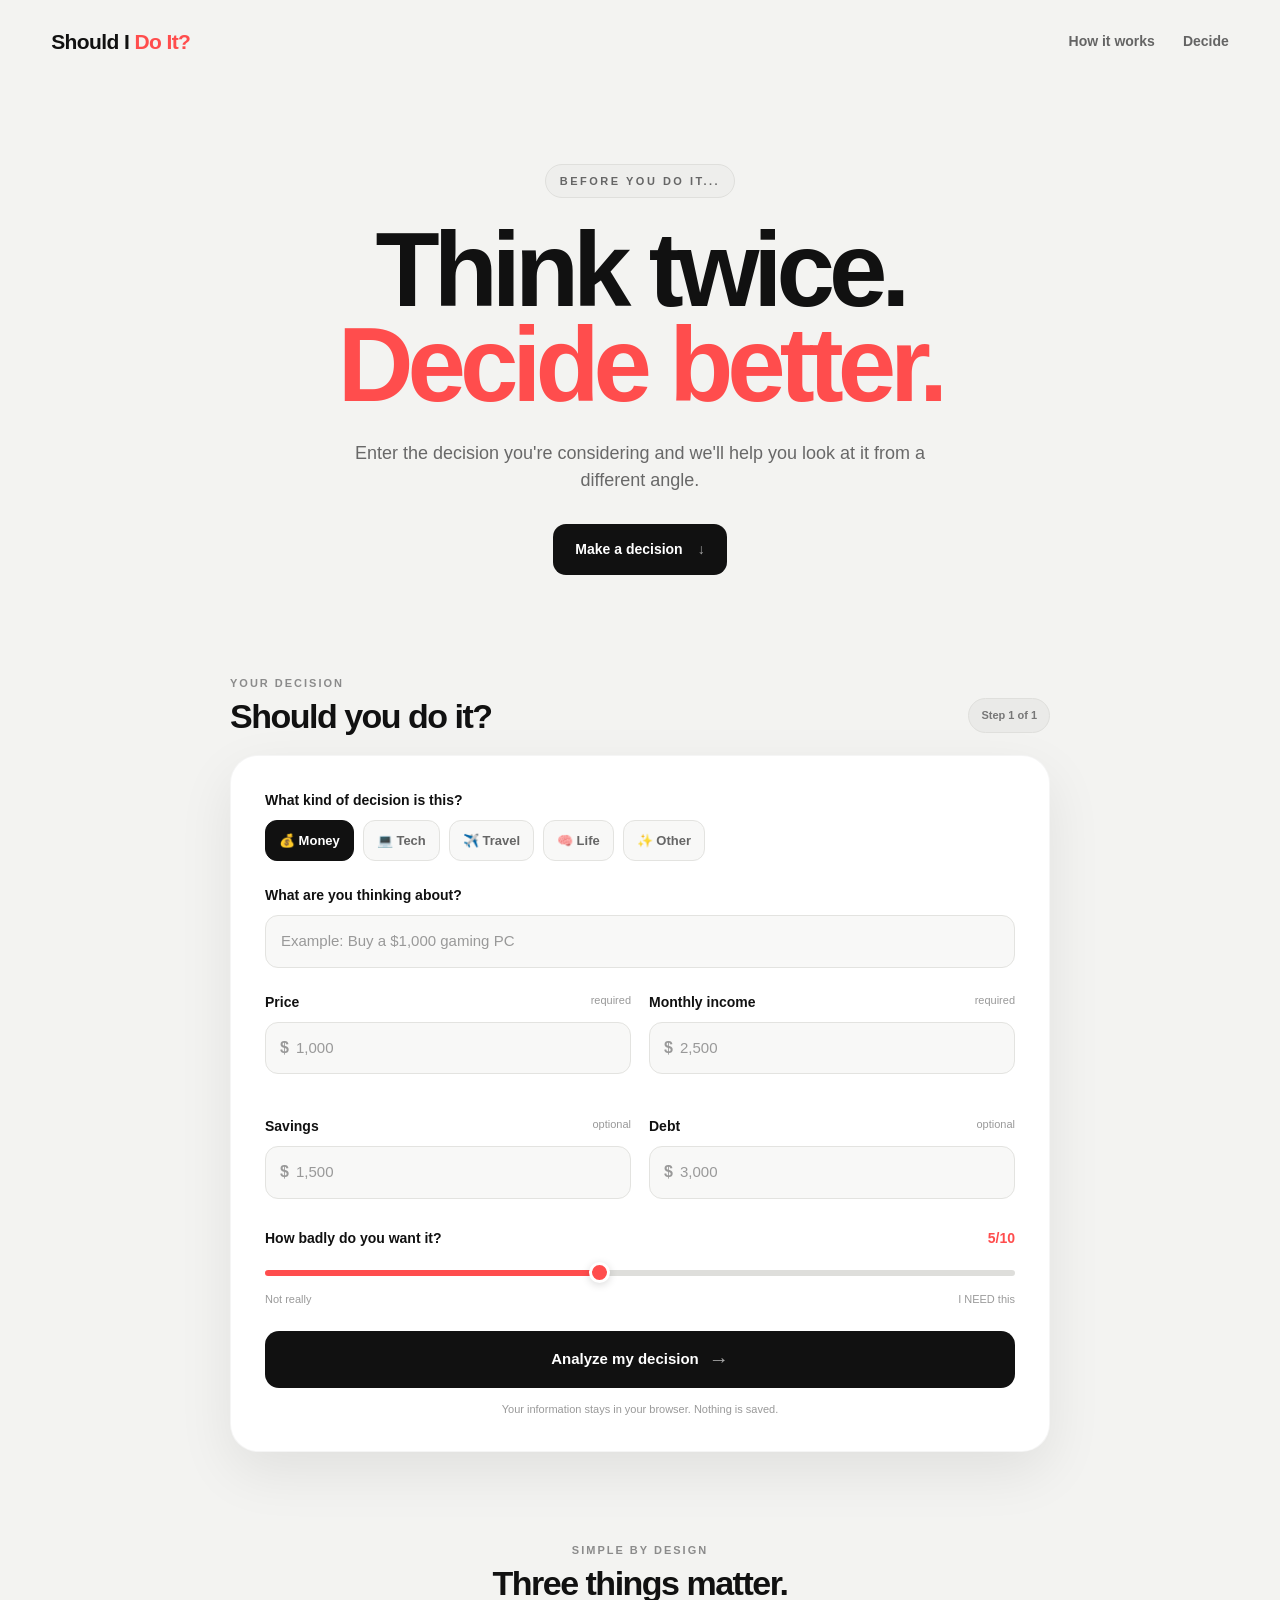
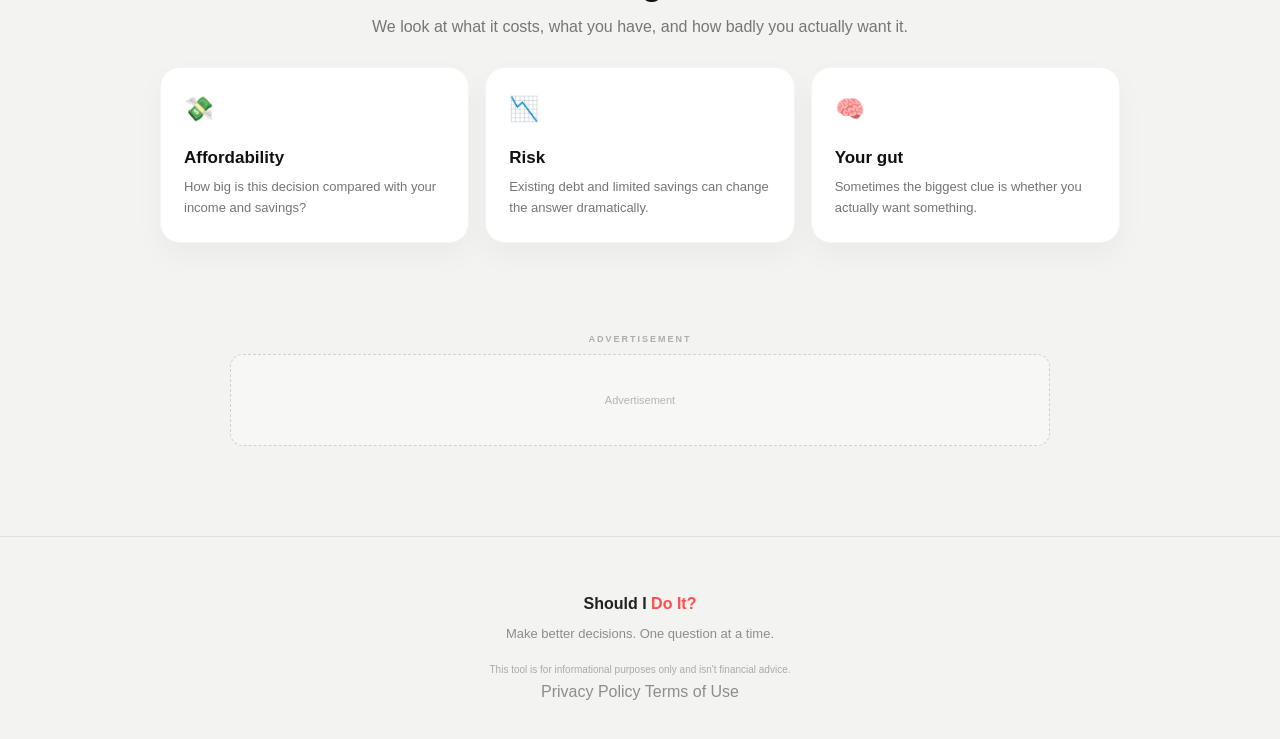
==== commit f21f2230: "Add privacy policy and terms" ====
--- a/index.html
+++ b/index.html
@@ -2,14 +2,60 @@
 <html lang="en">
 
 <head>
+
     <meta charset="UTF-8">
+
     <meta name="viewport" content="width=device-width, initial-scale=1.0">
 
-    <meta name="description" content="Should I Do It? helps you make smarter decisions before spending money.">
-
-    <title>Should I Do It?</title>
+    <!-- SEO -->
+    <title>
+        Should I Do It? — AI Decision Maker
+    </title>
+
+    <meta name="description"
+        content="Should I Do It? is a free AI decision maker that helps you think through purchases, money decisions, travel, tech and everyday choices.">
+
+    <meta name="keywords"
+        content="should I buy it, decision maker, AI decision maker, purchase decision, should I do it, spending calculator">
+
+    <meta name="author" content="Should I Do It?">
+
+    <meta name="robots" content="index, follow">
+
+    <!-- Open Graph -->
+    <meta property="og:title" content="Should I Do It? — AI Decision Maker">
+
+    <meta property="og:description"
+        content="Think twice. Decide better. Get a personalized AI recommendation before making your next decision.">
+
+    <meta property="og:type" content="website">
+
+    <meta property="og:url" content="https://shouldidoit.ca/">
+
+    <meta property="og:site_name" content="Should I Do It?">
+
+    <!-- Twitter / X -->
+    <meta name="twitter:card" content="summary_large_image">
+
+    <meta name="twitter:title" content="Should I Do It? — AI Decision Maker">
+
+    <meta name="twitter:description" content="A free AI-powered tool to help you make smarter decisions.">
+
+    <!-- Theme -->
+    <meta name="theme-color" content="#f3f3f1">
+
+    <link rel="canonical" href="https://shouldidoit.ca/">
 
     <link rel="stylesheet" href="style.css">
+
+    <script>
+        window.va = window.va || function () {
+            (window.vaq = window.vaq || []).push(arguments);
+        };
+    </script>
+
+    <script defer src="/_vercel/insights/script.js"></script>
+
 </head>
 
 <body>
@@ -476,6 +522,8 @@
             Should I <span>Do It?</span>
         </div>
 
+
+
         <p>
             Make better decisions. One question at a time.
         </p>
@@ -485,6 +533,11 @@
             isn't financial advice.
         </small>
 
+        <div class="footer-links">
+            <a href="privacy.html">Privacy Policy</a>
+            <a href="terms.html">Terms of Use</a>
+        </div>
+
     </footer>
 
 
--- a/style.css
+++ b/style.css
@@ -921,7 +921,12 @@
 @media (max-width: 700px) {
 
     .navbar {
-        padding: 20px 0;
+        width: 90%;
+        padding: 18px 0;
+    }
+
+    .logo {
+        font-size: 18px;
     }
 
     .navbar nav {
@@ -929,31 +934,56 @@
     }
 
     .hero {
-        margin: 55px auto 75px;
+        width: 90%;
+        margin: 45px auto 65px;
+    }
+
+    .hero-badge {
+        font-size: 9px;
+        padding: 7px 11px;
+        letter-spacing: 2px;
     }
 
     .hero h1 {
-        font-size: clamp(54px, 16vw, 80px);
-        letter-spacing: -4px;
+        font-size: clamp(48px, 15vw, 72px);
+        letter-spacing: -3px;
+        line-height: 0.92;
     }
 
     .hero p {
-        font-size: 16px;
+        font-size: 15px;
+        line-height: 1.55;
+        margin: 22px auto 26px;
+    }
+
+    .hero-button {
+        width: 100%;
+        justify-content: center;
+        padding: 16px 20px;
+    }
+
+    .calculator-section,
+    .result-section {
+        width: 92%;
+        margin-bottom: 65px;
     }
 
     .section-heading {
-        align-items: flex-start;
-        gap: 15px;
-    }
-
-    .step-pill {
-        display: none;
+        margin-bottom: 16px;
+    }
+
+    .section-heading h2 {
+        font-size: 28px;
     }
 
     .calculator-card,
     .result-card {
-        padding: 23px;
-        border-radius: 22px;
+        padding: 20px;
+        border-radius: 20px;
+    }
+
+    .form-group {
+        margin-bottom: 21px;
     }
 
     .form-grid {
@@ -962,15 +992,81 @@
     }
 
     .categories {
-        gap: 7px;
+        display: grid;
+        grid-template-columns: repeat(2, 1fr);
+        gap: 8px;
     }
 
     .category {
-        flex: 1 1 calc(50% - 7px);
+        width: 100%;
+        padding: 11px 8px;
+        font-size: 12px;
+    }
+
+    /* Make the 5th category centered */
+    .category:last-child {
+        grid-column: 1 / -1;
+        width: 50%;
+        justify-self: center;
+    }
+
+    input[type="text"],
+    input[type="number"] {
+        font-size: 16px;
+        padding: 14px;
+    }
+
+    .input-wrapper input {
+        padding-left: 30px;
+    }
+
+    input[type="range"] {
+        height: 7px;
+        margin-top: 4px;
+    }
+
+    input[type="range"]::-webkit-slider-thumb {
+        width: 24px;
+        height: 24px;
+    }
+
+    input[type="range"]::-moz-range-thumb {
+        width: 24px;
+        height: 24px;
+    }
+
+    .range-labels {
+        font-size: 10px;
+    }
+
+    .analyze-button {
+        min-height: 52px;
+        font-size: 14px;
+    }
+
+    .result-top {
+        gap: 12px;
+    }
+
+    .result-icon {
+        width: 50px;
+        height: 50px;
+        font-size: 22px;
     }
 
     .result-top h2 {
-        font-size: 31px;
+        font-size: 30px;
+        letter-spacing: -1px;
+    }
+
+    .result-description {
+        font-size: 15px;
+        line-height: 1.55;
+        margin: 20px 0;
+    }
+
+    .score-card {
+        padding: 15px;
     }
 
     .stats-grid {
@@ -978,20 +1074,118 @@
     }
 
     .stat {
-        border-right: 1px solid var(--border);
-        border-bottom: 1px solid var(--border);
-    }
-
-    .stat:nth-child(2n) {
-        border-right: none;
-    }
-
-    .stat:nth-child(3),
-    .stat:nth-child(4) {
-        border-bottom: none;
+        padding: 14px;
+    }
+
+    .stat span {
+        font-size: 10px;
+    }
+
+    .stat strong {
+        font-size: 15px;
+    }
+
+    .insight-box {
+        padding: 16px;
+    }
+
+    .better-move-box {
+        padding: 18px;
+        border-radius: 17px;
+    }
+
+    #betterMoveText {
+        font-size: 14px;
+        line-height: 1.65;
+    }
+
+    .reset-button {
+        min-height: 48px;
+    }
+
+    .how-section {
+        width: 92%;
+        margin-bottom: 65px;
     }
 
     .feature-grid {
         grid-template-columns: 1fr;
+        gap: 12px;
+    }
+
+    .feature-card {
+        padding: 20px;
+    }
+
+    .ad-section {
+        width: 92%;
+        margin-bottom: 65px;
+    }
+
+    .ad-placeholder {
+        height: 70px;
+    }
+
+    footer {
+        padding: 45px 20px 30px;
+    }
+
+    /* LEGAL PAGES */
+
+    .legal-page {
+        width: min(900px, 90%);
+        margin: 80px auto;
+        padding-bottom: 80px;
+    }
+
+    .legal-page h1 {
+        font-size: clamp(42px, 7vw, 72px);
+        letter-spacing: -3px;
+        margin: 10px 0;
+    }
+
+    .legal-page h2 {
+        font-size: 24px;
+        margin-top: 45px;
+        margin-bottom: 12px;
+    }
+
+    .legal-page p {
+        font-size: 16px;
+        line-height: 1.7;
+        color: #555;
+        max-width: 760px;
+    }
+
+    .legal-updated {
+        font-size: 13px !important;
+        color: #999 !important;
+    }
+
+    .legal-page a {
+        color: inherit;
+        font-weight: 600;
+    }
+
+    @media (max-width: 700px) {
+
+        .legal-page {
+            width: 88%;
+            margin: 50px auto;
+        }
+
+        .legal-page h1 {
+            font-size: 46px;
+            letter-spacing: -2px;
+        }
+
+        .legal-page h2 {
+            font-size: 21px;
+            margin-top: 35px;
+        }
+
+        .legal-page p {
+            font-size: 15px;
+        }
     }
 }
